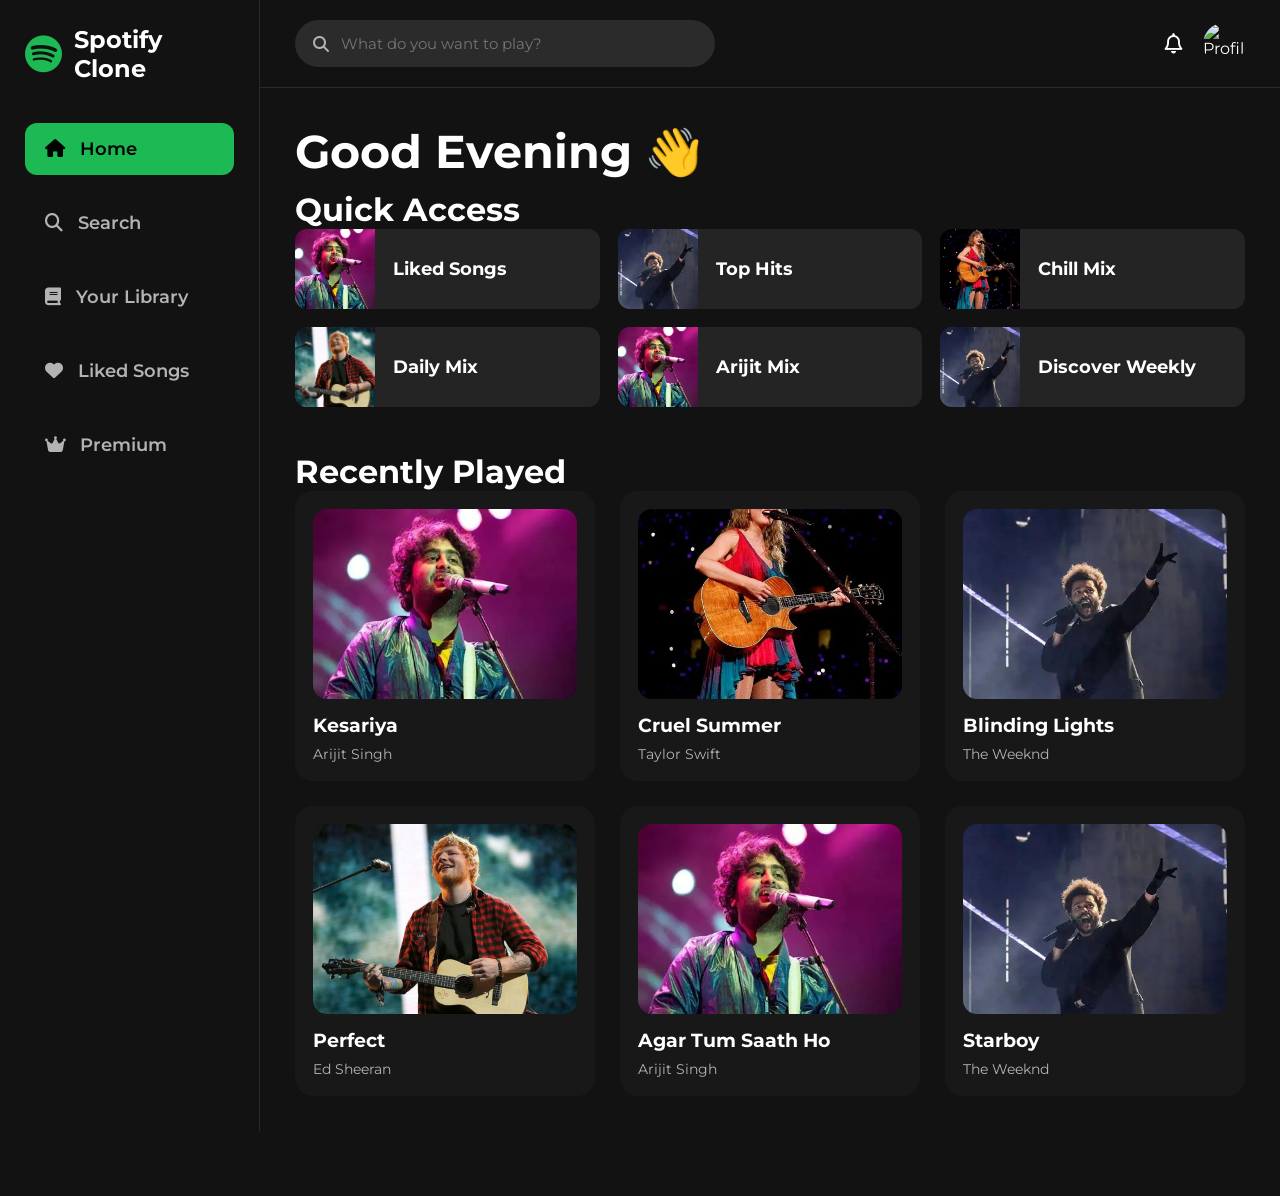
==== home.html @ 164e7991 "Updated Spotify Clone with landing page and new pages" ====
<!DOCTYPE html>
<html lang="en">

<head>
    <meta charset="UTF-8">
    <meta name="viewport" content="width=device-width, initial-scale=1.0">

    <title>Spotify Clone | Home</title>

    <!-- Google Font -->
    <link rel="preconnect" href="https://fonts.googleapis.com">
    <link rel="preconnect" href="https://fonts.gstatic.com" crossorigin>

    <link href="https://fonts.googleapis.com/css2?family=Montserrat:wght@300;400;500;600;700;800&display=swap"
        rel="stylesheet">

    <!-- Font Awesome -->
    <link rel="stylesheet"
        href="https://cdnjs.cloudflare.com/ajax/libs/font-awesome/6.7.2/css/all.min.css">

    <!-- CSS -->
    <link rel="stylesheet" href="css/common.css">
    <link rel="stylesheet" href="css/home.css">
    <link rel="stylesheet" href="css/responsive.css">

</head>

<body>

    <div class="app">

        <!-- Sidebar -->

        <aside class="sidebar">

            <div class="sidebar-logo">
                <i class="fa-brands fa-spotify"></i>
                <h2>Spotify Clone</h2>
            </div>

            <nav>

                <a href="home.html" class="active">
                    <i class="fa-solid fa-house"></i>
                    <span>Home</span>
                </a>

                <a href="search.html">
                    <i class="fa-solid fa-magnifying-glass"></i>
                    <span>Search</span>
                </a>

                <a href="library.html">
                    <i class="fa-solid fa-book"></i>
                    <span>Your Library</span>
                </a>

                <a href="liked.html">
                    <i class="fa-solid fa-heart"></i>
                    <span>Liked Songs</span>
                </a>

                <a href="premium.html">
                    <i class="fa-solid fa-crown"></i>
                    <span>Premium</span>
                </a>

            </nav>

        </aside>

        <!-- Main Content -->

        <main class="main-content">

            <!-- Navbar -->

            <header class="top-navbar">

                <div class="search-box">

                    <i class="fa-solid fa-magnifying-glass"></i>

                    <input type="text" placeholder="What do you want to play?">

                </div>

                <div class="profile">

                    <i class="fa-regular fa-bell"></i>

                    <img src="https://i.pravatar.cc/40" alt="Profile">

                </div>

            </header>

            <!-- Main Content -->

            <section class="content">

   <h1 class="greeting">Good Evening 👋</h1>

    <h2 class="section-title">Quick Access</h2>

<div class="quick-grid">

    <div class="quick-card">
        <img src="images/arijit.jpg">
        <span>Liked Songs</span>
    </div>

    <div class="quick-card">
        <img src="images/weeknd.jpg">
        <span>Top Hits</span>
    </div>

    <div class="quick-card">
        <img src="images/taylor.jpg">
        <span>Chill Mix</span>
    </div>

    <div class="quick-card">
        <img src="images/ed.jpg">
        <span>Daily Mix</span>
    </div>

    <div class="quick-card">
        <img src="images/arijit.jpg">
        <span>Arijit Mix</span>
    </div>

    <div class="quick-card">
        <img src="images/weeknd.jpg">
        <span>Discover Weekly</span>
    </div>

</div>

    <!-- Recently Played -->

    <h2 class="section-title">Recently Played</h2>

    <div class="playlist-grid">

        <div class="playlist-card">
            <img src="images/arijit.jpg" alt="">
            <h3>Kesariya</h3>
            <p>Arijit Singh</p>
        </div>

        <div class="playlist-card">
            <img src="images/taylor.jpg" alt="">
            <h3>Cruel Summer</h3>
            <p>Taylor Swift</p>
        </div>

        <div class="playlist-card">
            <img src="images/weeknd.jpg" alt="">
            <h3>Blinding Lights</h3>
            <p>The Weeknd</p>
        </div>

        <div class="playlist-card">
            <img src="images/ed.jpg" alt="">
            <h3>Perfect</h3>
            <p>Ed Sheeran</p>
        </div>

        <div class="playlist-card">
            <img src="images/arijit.jpg" alt="">
            <h3>Agar Tum Saath Ho</h3>
            <p>Arijit Singh</p>
        </div>

        <div class="playlist-card">
            <img src="images/weeknd.jpg" alt="">
            <h3>Starboy</h3>
            <p>The Weeknd</p>
        </div>

    </div>

</section>

        </main>

    </div>

    <script src="js/home.js"></script>

</body>

</html>

<div class="section-header">
---- css/common.css ----
/* ===========================
   Google Font
=========================== */

@import url('https://fonts.googleapis.com/css2?family=Montserrat:wght@300;400;500;600;700;800&display=swap');

/* ===========================
   CSS Reset
=========================== */

*{
    margin:0;
    padding:0;
    box-sizing:border-box;
}

html{
    scroll-behavior:smooth;
}

body{
    font-family:'Montserrat',sans-serif;
    background:#121212;
    color:#ffffff;
    overflow-x:hidden;
}

/* ===========================
   Root Colors
=========================== */

:root{

    --spotify-green:#1DB954;
    --dark:#121212;
    --card:#181818;
    --light:#ffffff;
    --grey:#b3b3b3;
    --border:#2a2a2a;

}

/* ===========================
   Links
=========================== */

a{
    text-decoration:none;
    color:inherit;
}

/* ===========================
   Buttons
=========================== */

button{
    font-family:inherit;
    cursor:pointer;
    border:none;
    transition:.3s;
}

/* ===========================
   Inputs
=========================== */

input{
    font-family:inherit;
    outline:none;
    border:none;
}

/* ===========================
   Images
=========================== */

img{
    width:100%;
    display:block;
}

/* ===========================
   Lists
=========================== */

ul{
    list-style:none;
}

/* ===========================
   Scrollbar
=========================== */

::-webkit-scrollbar{
    width:8px;
}

::-webkit-scrollbar-track{
    background:#111;
}

::-webkit-scrollbar-thumb{
    background:#333;
    border-radius:20px;
}

::-webkit-scrollbar-thumb:hover{
    background:var(--spotify-green);
}
---- css/home.css ----
/* ===========================
   App Layout
=========================== */

.app{
    display:flex;
    min-height:100vh;
    background:#121212;
}

/* ===========================
   Sidebar
=========================== */

.sidebar{
    width:260px;
    background:#121212;
    padding:25px;
    display:flex;
    flex-direction:column;
    border-right:1px solid #282828;
}

.sidebar-logo{
    display:flex;
    align-items:center;
    gap:12px;
    margin-bottom:40px;
}

.sidebar-logo i{
    color:var(--spotify-green);
    font-size:38px;
}

.sidebar-logo h2{
    font-size:24px;
    color:#fff;
}

.sidebar nav{
    display:flex;
    flex-direction:column;
    gap:12px;
}

.sidebar nav a{

    display:flex;
    align-items:center;

    gap:15px;

    color:#b3b3b3;
    text-decoration:none;

    padding:15px 20px;

    margin-bottom:10px;

    border-radius:12px;

    font-size:18px;
    font-weight:600;

    transition:all .3s ease;

}

.sidebar nav a:hover{

    background:#282828;

    color:#fff;

    transform:translateX(8px);

}

.sidebar nav a.active{

    background:#1DB954;

    color:#000;

}

.sidebar nav a.active i{

    color:#000;

}

/* ===========================
   Main Content
=========================== */

.main-content{

    flex:1;

    display:flex;

    flex-direction:column;

}
/* ===========================
   Top Navbar
=========================== */

.top-navbar{

    display:flex;

    justify-content:space-between;

    align-items:center;

    padding:20px 35px;

    background:#121212;

    border-bottom:1px solid #2a2a2a;

}

.search-box{

    width:420px;

    background:#2b2b2b;

    border-radius:50px;

    display:flex;

    align-items:center;

    gap:12px;

    padding:14px 18px;

}

.search-box i{

    color:var(--grey);

}

.search-box input{

    flex:1;

    background:transparent;

    color:white;

    font-size:15px;

}

.profile{

    display:flex;

    align-items:center;

    gap:20px;

}

.profile i{

    font-size:20px;

    cursor:pointer;

}

.profile img{

    width:42px;

    height:42px;

    border-radius:50%;

    cursor:pointer;

}
/* ===========================
   Content
=========================== */

.content{

    padding:35px;

}

.content h1{

    font-size:46px;

    margin-bottom:10px;

}

.welcome-text{

    color:#b3b3b3;

    margin-bottom:35px;

}

.section-title{

    margin-bottom:22px;

    font-size:28px;

}

/* ===========================
   Playlist Grid
=========================== */

.playlist-grid{

    display:grid;

    grid-template-columns:repeat(auto-fit,minmax(220px,1fr));

    gap:25px;

}

.playlist-card{

    background:#181818;

    border-radius:18px;

    padding:18px;

    transition:.3s;

    cursor:pointer;

}

.playlist-card:hover{

    transform:translateY(-8px);

    background:#242424;

}

.playlist-card img{

    width:100%;

    height:190px;

    object-fit:cover;

    border-radius:14px;

    margin-bottom:15px;

}

.playlist-card h3{

    margin-bottom:8px;

}

.playlist-card p{

    color:#b3b3b3;

    font-size:14px;

}
/* ===========================
   Quick Access
=========================== */

.quick-grid{

    display:grid;

    grid-template-columns:repeat(auto-fit,minmax(250px,1fr));

    gap:18px;

    margin-bottom:45px;

}

.quick-card{

    display:flex;

    align-items:center;

    background:#242424;

    border-radius:12px;

    overflow:hidden;

    cursor:pointer;

    transition:.3s;

}

.quick-card:hover{

    background:#323232;

    transform:scale(1.02);

}

.quick-card img{

    width:80px;

    height:80px;

    object-fit:cover;

}

.quick-card span{

    padding-left:18px;

    font-size:18px;

    font-weight:700;

}

/* ===========================
   Popular Artists
=========================== */

/* ==========================
   Section Header
========================== */

.section-header{
    display:flex;
    justify-content:space-between;
    align-items:center;
    margin:50px 0 20px;
}

.section-header h2{
    font-size:30px;
    font-weight:700;
}

.section-header a{
    color:#b3b3b3;
    text-decoration:none;
    font-size:14px;
    font-weight:600;
}

.section-header a:hover{
    color:#fff;
}


.show-btn{
    background:none;
    border:none;
    color:#b3b3b3;
    font-size:15px;
    cursor:pointer;
}

.show-btn:hover{
    color:white;
}

.section-header{
    display:flex;
    justify-content:space-between;
    align-items:center;
    margin:40px 0 25px;
}

.section-title{
    font-size:32px;
    font-weight:700;
    margin:0;
}

.show-btn{
    background:none;
    border:none;
    color:#b3b3b3;
    font-size:15px;
    font-weight:600;
    cursor:pointer;
    transition:.3s;
}

.show-btn:hover{
    color:#fff;
}
---- css/responsive.css ----
/* ===========================
   Mobile
=========================== */

@media(max-width:768px){

.login-card{

    padding:30px 22px;

}

.logo h1{

    font-size:28px;

}

.login-card h2{

    font-size:24px;

}

.subtitle{

    font-size:14px;

}

.login-btn{

    font-size:15px;

}

.social-login button{

    font-size:14px;

}

}
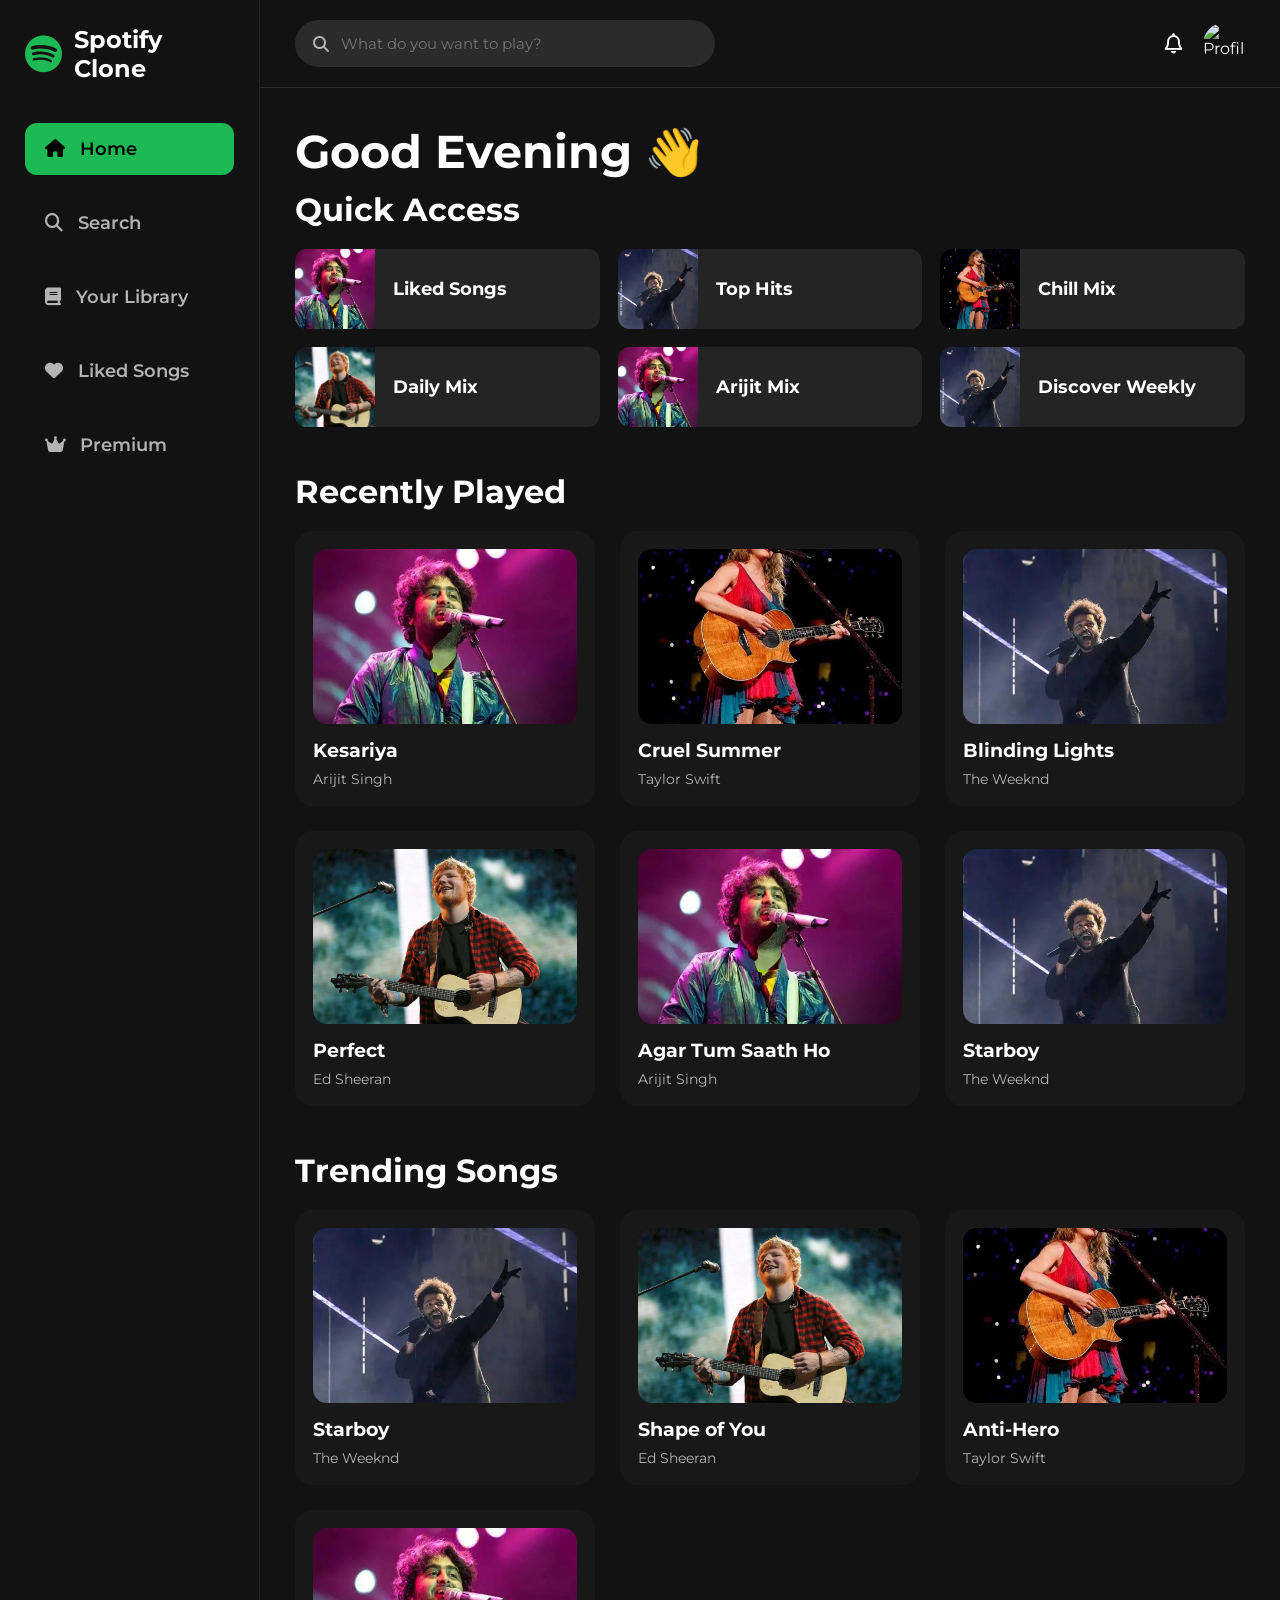
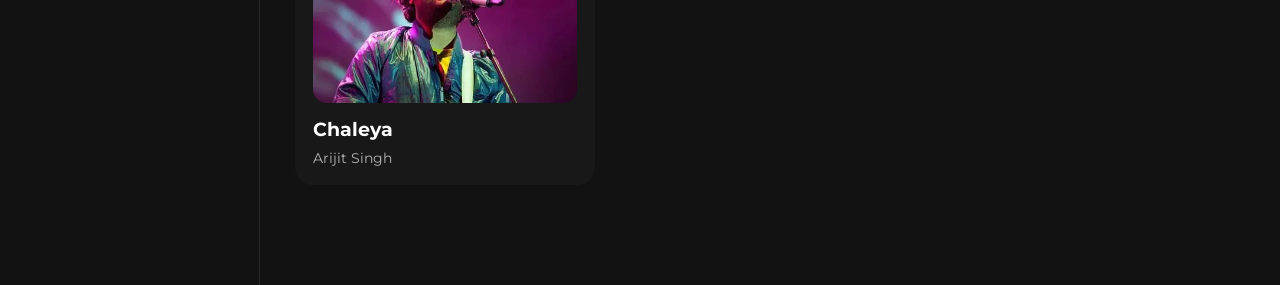
==== commit cee2f1c7: "Added trending songs section" ====
--- a/home.html
+++ b/home.html
@@ -181,13 +181,38 @@
 
     </div>
 
+    <h2 class="section-title trending-title">Trending Songs</h2>
+
+<div class="playlist-grid">
+
+    <div class="playlist-card">
+        <img src="images/weeknd.jpg" alt="">
+        <h3>Starboy</h3>
+        <p>The Weeknd</p>
+    </div>
+
+    <div class="playlist-card">
+        <img src="images/ed.jpg" alt="">
+        <h3>Shape of You</h3>
+        <p>Ed Sheeran</p>
+    </div>
+
+    <div class="playlist-card">
+        <img src="images/taylor.jpg" alt="">
+        <h3>Anti-Hero</h3>
+        <p>Taylor Swift</p>
+    </div>
+
+    <div class="playlist-card">
+        <img src="images/arijit.jpg" alt="">
+        <h3>Chaleya</h3>
+        <p>Arijit Singh</p>
+    </div>
+
+</div>
+
 </section>
 
-        </main>
-
-    </div>
-
-    <script src="js/home.js"></script>
 
 </body>
 
--- a/css/home.css
+++ b/css/home.css
@@ -263,7 +263,7 @@
 
     width:100%;
 
-    height:190px;
+    height:175px;
 
     object-fit:cover;
 
@@ -402,7 +402,7 @@
 .section-title{
     font-size:32px;
     font-weight:700;
-    margin:0;
+    margin:0 0 20px 0;
 }
 
 .show-btn{
@@ -418,3 +418,7 @@
 .show-btn:hover{
     color:#fff;
 }
+
+.trending-title{
+    margin-top:45px;
+}
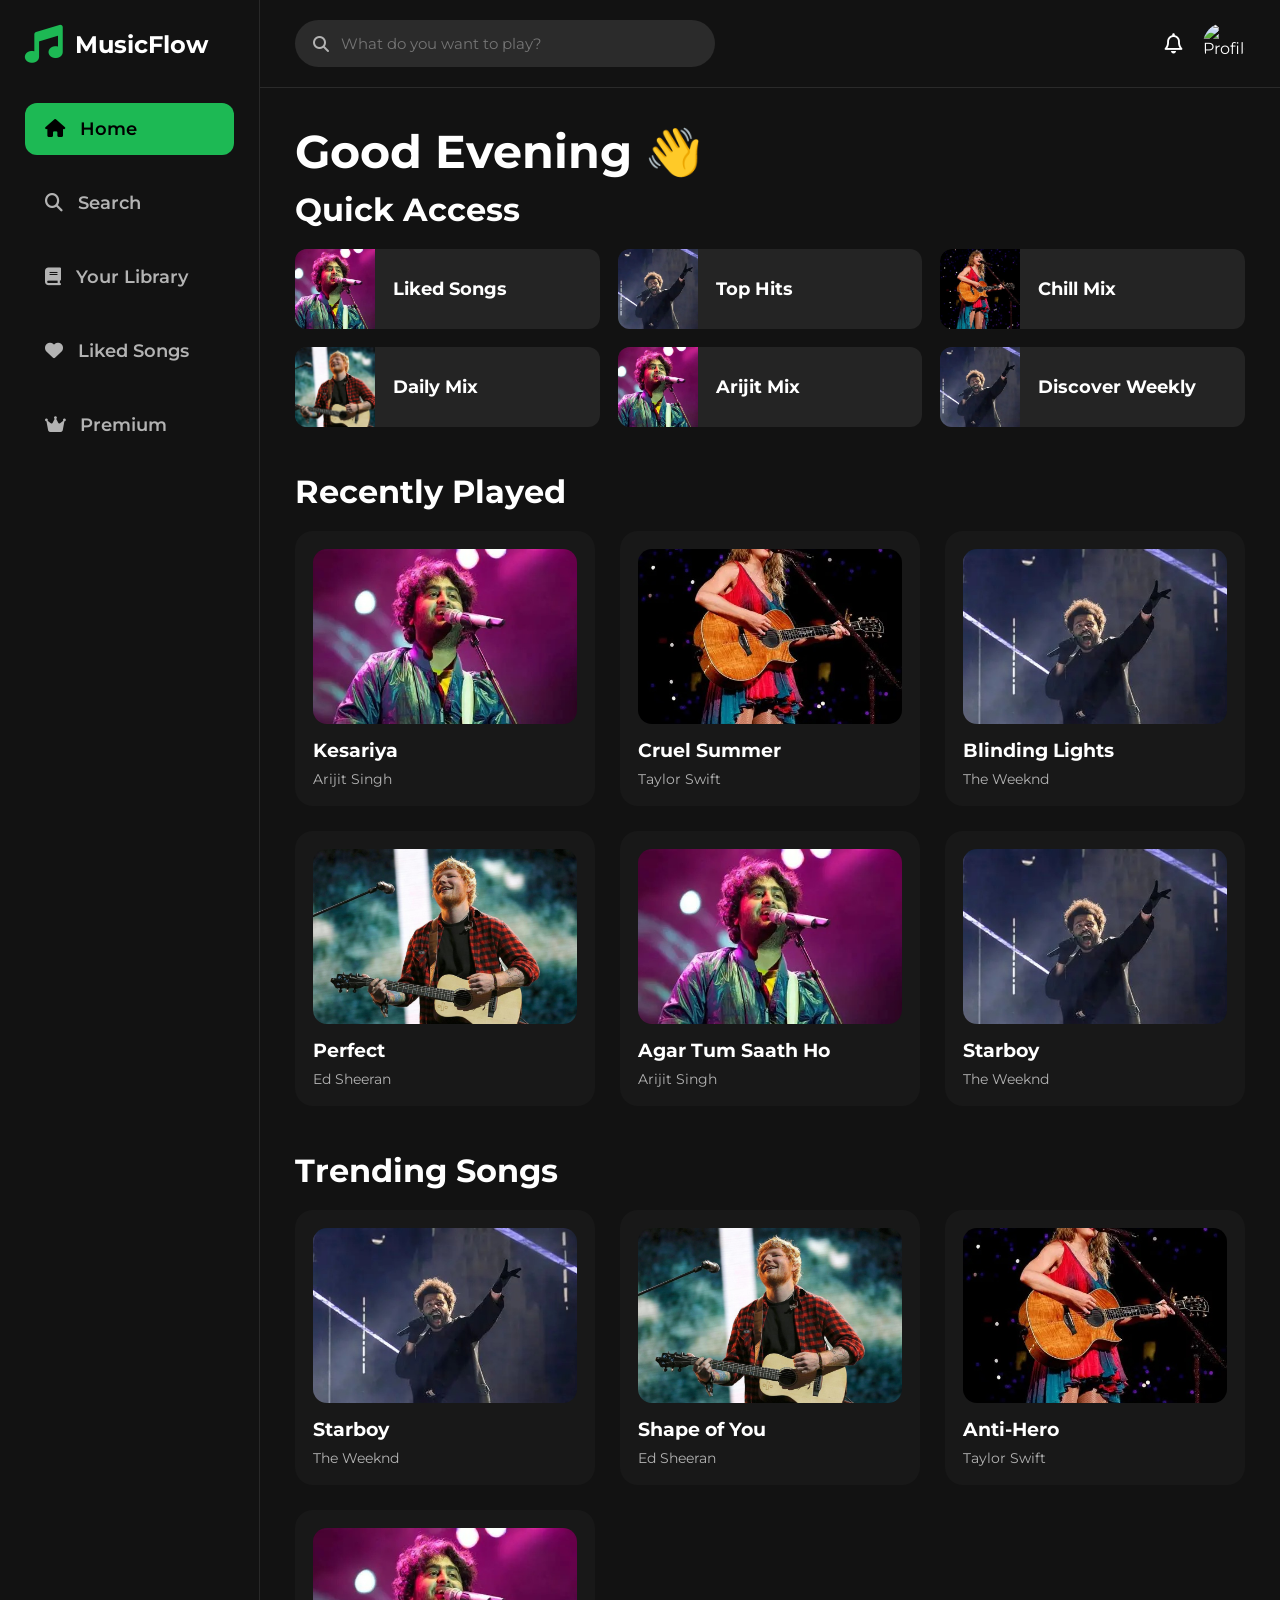
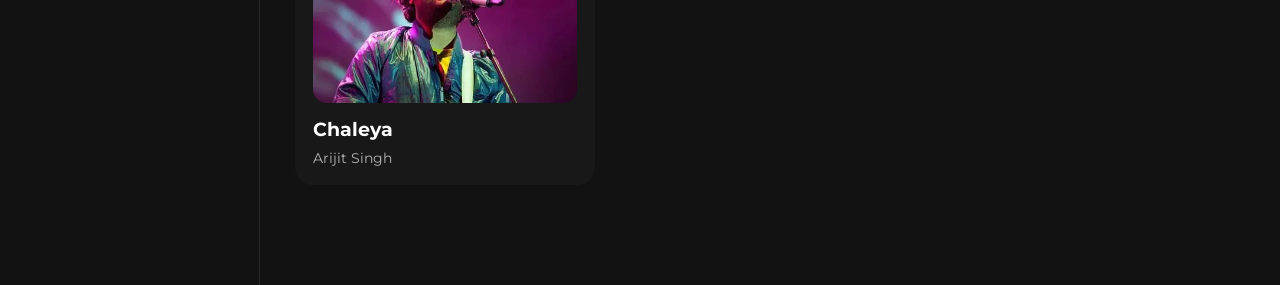
==== commit b6dcbebc: "Updated MusicFlow branding" ====
--- a/home.html
+++ b/home.html
@@ -5,7 +5,7 @@
     <meta charset="UTF-8">
     <meta name="viewport" content="width=device-width, initial-scale=1.0">
 
-    <title>Spotify Clone | Home</title>
+    <title>Music Flow | Home</title>
 
     <!-- Google Font -->
     <link rel="preconnect" href="https://fonts.googleapis.com">
@@ -34,8 +34,8 @@
         <aside class="sidebar">
 
             <div class="sidebar-logo">
-                <i class="fa-brands fa-spotify"></i>
-                <h2>Spotify Clone</h2>
+                <i class="fa-solid fa-music"></i>
+                <h2>MusicFlow</h2>
             </div>
 
             <nav>
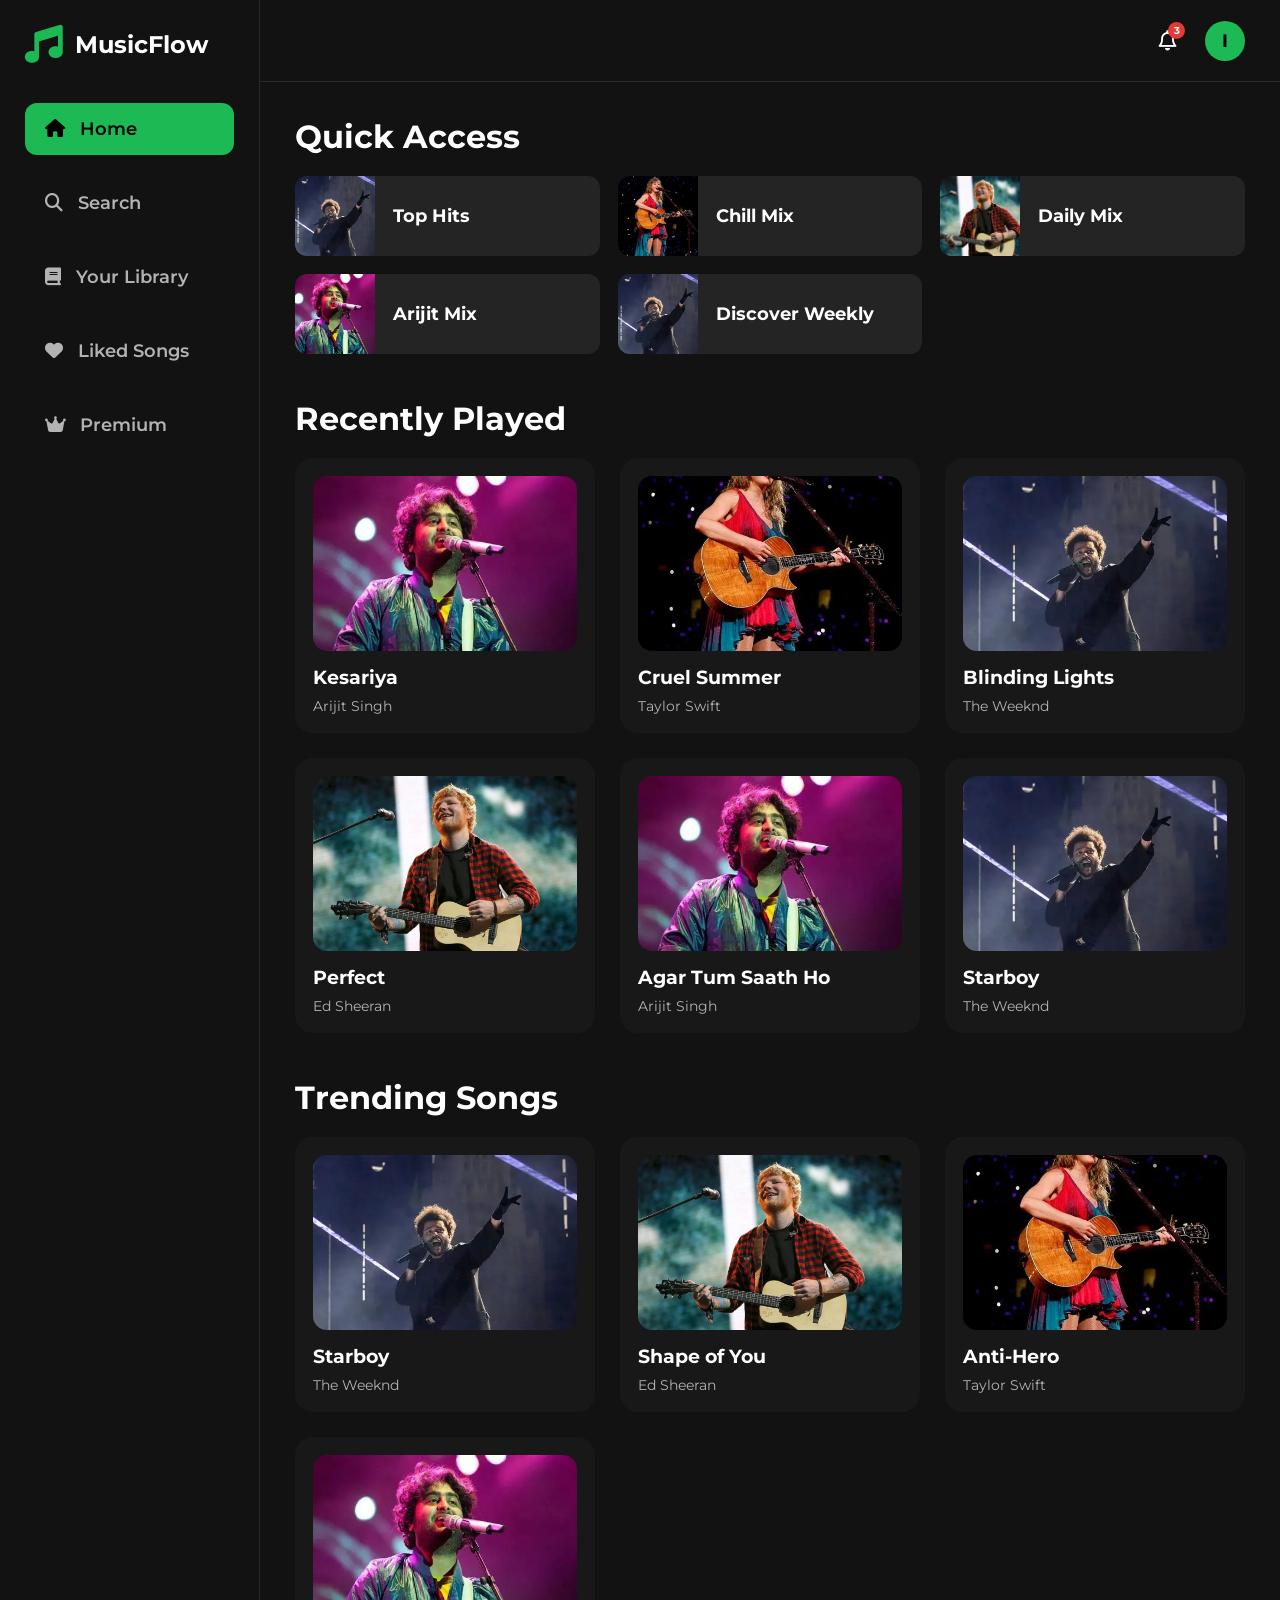
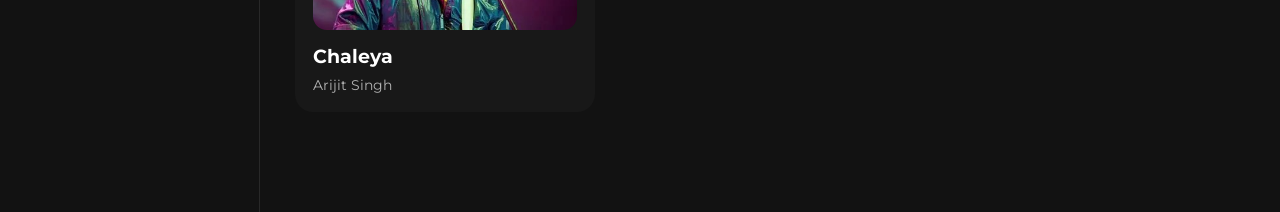
==== commit 1e0d7a9f: "Complete MusicFlow website" ====
--- a/home.html
+++ b/home.html
@@ -77,142 +77,213 @@
 
             <header class="top-navbar">
 
-                <div class="search-box">
-
-                    <i class="fa-solid fa-magnifying-glass"></i>
-
-                    <input type="text" placeholder="What do you want to play?">
+                <div class="profile">
+
+                  <div class="notification-wrapper">
+
+    <button class="notification-btn" id="notificationBtn">
+        <i class="fa-regular fa-bell"></i>
+        <span class="notification-badge">3</span>
+    </button>
+
+    <div class="notification-menu" id="notificationMenu">
+
+        <div class="notification-header">
+            <h3>Notifications</h3>
+            <button>Mark all as read</button>
+        </div>
+
+        <div class="notification-item">
+            <div class="notification-icon">🎵</div>
+
+            <div>
+                <strong>New Music</strong>
+                <p>New songs are waiting for you.</p>
+                <small>10 min ago</small>
+            </div>
+        </div>
+
+        <div class="notification-item">
+            <div class="notification-icon">❤️</div>
+
+            <div>
+                <strong>Liked Song</strong>
+                <p>You liked a new song.</p>
+                <small>1 hour ago</small>
+            </div>
+        </div>
+
+        <div class="notification-item">
+            <div class="notification-icon">🎧</div>
+
+            <div>
+                <strong>Musicflow Mix</strong>
+                <p>Your personalized mix is ready.</p>
+                <small>Yesterday</small>
+            </div>
+        </div>
+
+    </div>
+
+</div>
+
+           <div class="profile-avatar" id="profileAvatar">I</div>        
 
                 </div>
 
-                <div class="profile">
-
-                    <i class="fa-regular fa-bell"></i>
-
-                    <img src="https://i.pravatar.cc/40" alt="Profile">
-
-                </div>
+                <div class="profile-menu" id="profileMenu">
+
+    <div class="profile-menu-header">
+        <div class="profile-avatar large">I</div>
+
+        <div>
+            <h3>Idris</h3>
+            <p>idris@gmail.com</p>
+        </div>
+    </div>
+
+    <div class="profile-menu-divider"></div>
+
+    <button onclick="viewProfile()">
+    <i class="fa-regular fa-user"></i>
+    View Profile
+</button>
+
+<button class="logout-btn" onclick="logoutUser()">
+    <i class="fa-solid fa-right-from-bracket"></i>
+    Log Out
+</button>
+
+    
+
+</div>
 
             </header>
 
+
+
             <!-- Main Content -->
 
             <section class="content">
 
-   <h1 class="greeting">Good Evening 👋</h1>
-
     <h2 class="section-title">Quick Access</h2>
 
 <div class="quick-grid">
 
-    <div class="quick-card">
-        <img src="images/arijit.jpg">
-        <span>Liked Songs</span>
+   
+
+   <div class="quick-card" onclick="openQuickAccess('top-hits')">
+    <img src="images/weeknd.jpg">
+    <span>Top Hits</span>
+</div>
+
+    <div class="quick-card" onclick="openQuickAccess('chill')">
+    <img src="images/taylor.jpg">
+    <span>Chill Mix</span>
+</div>
+
+   <div class="quick-card" onclick="openQuickAccess('daily')">
+    <img src="images/ed.jpg">
+    <span>Daily Mix</span>
+</div>
+
+   <div class="quick-card" onclick="openQuickAccess('arijit')">
+    <img src="images/arijit.jpg">
+    <span>Arijit Mix</span>
+</div>
+
+    <div class="quick-card" onclick="openQuickAccess('discover')">
+    <img src="images/weeknd.jpg">
+    <span>Discover Weekly</span>
+</div>
+
+</div>
+
+    <!-- Recently Played -->
+
+    <h2 class="section-title">Recently Played</h2>
+
+    <div class="playlist-grid">
+
+        <div class="playlist-card"
+     onclick="openHomeSong('Kesariya', 'Arijit Singh')">
+    <img src="images/arijit.jpg" alt="">
+    <h3>Kesariya</h3>
+    <p>Arijit Singh</p>
+</div>
+
+       <div class="playlist-card"
+     onclick="openHomeSong('Cruel Summer', 'Taylor Swift')">
+    <img src="images/taylor.jpg" alt="">
+    <h3>Cruel Summer</h3>
+    <p>Taylor Swift</p>
+</div>
+
+       <div class="playlist-card"
+     onclick="openHomeSong('Blinding Lights', 'The Weeknd')">
+    <img src="images/weeknd.jpg" alt="">
+    <h3>Blinding Lights</h3>
+    <p>The Weeknd</p>
+</div>
+
+       <div class="playlist-card"
+     onclick="openHomeSong('Perfect', 'Ed Sheeran')">
+    <img src="images/ed.jpg" alt="">
+    <h3>Perfect</h3>
+    <p>Ed Sheeran</p>
+</div>
+        <div class="playlist-card"
+     onclick="openHomeSong('Agar Tum Saath Ho', 'Alka Yagnik, Arijit Singh')">
+    <img src="images/arijit.jpg" alt="">
+    <h3>Agar Tum Saath Ho</h3>
+    <p>Arijit Singh</p>
+</div>
+
+       <div class="playlist-card"
+     onclick="openHomeSong('Starboy', 'The Weeknd')">
+    <img src="images/weeknd.jpg" alt="">
+    <h3>Starboy</h3>
+    <p>The Weeknd</p>
+</div>
+
     </div>
 
-    <div class="quick-card">
-        <img src="images/weeknd.jpg">
-        <span>Top Hits</span>
-    </div>
-
-    <div class="quick-card">
-        <img src="images/taylor.jpg">
-        <span>Chill Mix</span>
-    </div>
-
-    <div class="quick-card">
-        <img src="images/ed.jpg">
-        <span>Daily Mix</span>
-    </div>
-
-    <div class="quick-card">
-        <img src="images/arijit.jpg">
-        <span>Arijit Mix</span>
-    </div>
-
-    <div class="quick-card">
-        <img src="images/weeknd.jpg">
-        <span>Discover Weekly</span>
-    </div>
-
-</div>
-
-    <!-- Recently Played -->
-
-    <h2 class="section-title">Recently Played</h2>
-
-    <div class="playlist-grid">
-
-        <div class="playlist-card">
-            <img src="images/arijit.jpg" alt="">
-            <h3>Kesariya</h3>
-            <p>Arijit Singh</p>
-        </div>
-
-        <div class="playlist-card">
-            <img src="images/taylor.jpg" alt="">
-            <h3>Cruel Summer</h3>
-            <p>Taylor Swift</p>
-        </div>
-
-        <div class="playlist-card">
-            <img src="images/weeknd.jpg" alt="">
-            <h3>Blinding Lights</h3>
-            <p>The Weeknd</p>
-        </div>
-
-        <div class="playlist-card">
-            <img src="images/ed.jpg" alt="">
-            <h3>Perfect</h3>
-            <p>Ed Sheeran</p>
-        </div>
-
-        <div class="playlist-card">
-            <img src="images/arijit.jpg" alt="">
-            <h3>Agar Tum Saath Ho</h3>
-            <p>Arijit Singh</p>
-        </div>
-
-        <div class="playlist-card">
-            <img src="images/weeknd.jpg" alt="">
-            <h3>Starboy</h3>
-            <p>The Weeknd</p>
-        </div>
-
-    </div>
-
     <h2 class="section-title trending-title">Trending Songs</h2>
 
 <div class="playlist-grid">
 
-    <div class="playlist-card">
-        <img src="images/weeknd.jpg" alt="">
-        <h3>Starboy</h3>
-        <p>The Weeknd</p>
-    </div>
-
-    <div class="playlist-card">
-        <img src="images/ed.jpg" alt="">
-        <h3>Shape of You</h3>
-        <p>Ed Sheeran</p>
-    </div>
-
-    <div class="playlist-card">
-        <img src="images/taylor.jpg" alt="">
-        <h3>Anti-Hero</h3>
-        <p>Taylor Swift</p>
-    </div>
-
-    <div class="playlist-card">
-        <img src="images/arijit.jpg" alt="">
-        <h3>Chaleya</h3>
-        <p>Arijit Singh</p>
-    </div>
+   <div class="playlist-card"
+     onclick="openHomeSong('Starboy', 'The Weeknd')">
+    <img src="images/weeknd.jpg" alt="">
+    <h3>Starboy</h3>
+    <p>The Weeknd</p>
+</div>
+
+    <div class="playlist-card"
+     onclick="openHomeSong('Shape of You', 'Ed Sheeran')">
+    <img src="images/ed.jpg" alt="">
+    <h3>Shape of You</h3>
+    <p>Ed Sheeran</p>
+</div>
+
+    <div class="playlist-card"
+     onclick="openHomeSong('Anti-Hero', 'Taylor Swift')">
+    <img src="images/taylor.jpg" alt="">
+    <h3>Anti-Hero</h3>
+    <p>Taylor Swift</p>
+</div>
+
+    <div class="playlist-card"
+     onclick="openHomeSong('Chaleya', 'Arijit Singh')">
+    <img src="images/arijit.jpg" alt="">
+    <h3>Chaleya</h3>
+    <p>Arijit Singh</p>
+</div>
 
 </div>
 
 </section>
-
+<script src="js/home.js"></script>
 
 </body>
 
--- a/css/home.css
+++ b/css/home.css
@@ -421,4 +421,451 @@
 
 .trending-title{
     margin-top:45px;
+}
+
+.top-navbar {
+    display: flex;
+    align-items: center;
+    justify-content: flex-end;
+    width: 100%;
+}
+
+.profile {
+    display: flex;
+    align-items: center;
+    gap: 20px;
+}
+
+.profile-avatar {
+    width: 40px;
+    height: 40px;
+
+    border-radius: 50%;
+
+    background: #1db954;
+    color: #000;
+
+    display: flex;
+    align-items: center;
+    justify-content: center;
+
+    font-size: 18px;
+    font-weight: 700;
+
+    cursor: pointer;
+    text-transform: uppercase;
+}
+.profile {
+    position: relative;
+}
+
+.profile-avatar {
+    cursor: pointer;
+}
+
+.profile-menu {
+    position: absolute;
+
+    top: 55px;
+    right: 0;
+
+    width: 280px;
+
+    background: #181818;
+
+    border: 1px solid #303030;
+    border-radius: 14px;
+
+    padding: 15px;
+
+    display: none;
+
+    z-index: 1000;
+
+    box-shadow: 0 10px 30px rgba(0, 0, 0, 0.5);
+}
+
+.profile-menu.show {
+    display: block;
+}
+
+.profile-menu-header {
+    display: flex;
+    align-items: center;
+    gap: 12px;
+
+    padding: 8px;
+}
+
+.profile-avatar.large {
+    width: 50px;
+    height: 50px;
+
+    flex-shrink: 0;
+}
+
+.profile-menu-header h3 {
+    margin: 0 0 4px;
+}
+
+.profile-menu-header p {
+    margin: 0;
+
+    color: #aaa;
+    font-size: 12px;
+}
+
+.profile-menu-divider {
+    height: 1px;
+
+    background: #303030;
+
+    margin: 12px 0;
+}
+
+.profile-menu button {
+    width: 100%;
+
+    border: none;
+    background: transparent;
+
+    color: white;
+
+    padding: 12px 10px;
+
+    display: flex;
+    align-items: center;
+
+    gap: 12px;
+
+    border-radius: 8px;
+
+    cursor: pointer;
+
+    text-align: left;
+
+    font-size: 14px;
+}
+
+.profile-menu button:hover {
+    background: #282828;
+}
+
+.profile-menu button i {
+    width: 20px;
+}
+
+.profile-menu .logout-btn {
+    color: #ff6b6b;
+}
+
+.notification-wrapper {
+    position: relative;
+}
+
+.notification-btn {
+    position: relative;
+
+    background: transparent;
+    border: none;
+
+    color: white;
+
+    font-size: 21px;
+
+    cursor: pointer;
+
+    padding: 8px;
+}
+
+.notification-badge {
+    position: absolute;
+
+    top: 2px;
+    right: 0;
+
+    width: 17px;
+    height: 17px;
+
+    background: #e53935;
+    color: white;
+
+    border-radius: 50%;
+
+    font-size: 10px;
+    font-weight: 700;
+
+    display: flex;
+    align-items: center;
+    justify-content: center;
+}
+
+.notification-menu {
+    position: absolute;
+
+    top: 50px;
+    right: 0;
+
+    width: 350px;
+
+    background: #181818;
+
+    border: 1px solid #303030;
+    border-radius: 14px;
+
+    padding: 15px;
+
+    display: none;
+
+    z-index: 2000;
+
+    box-shadow: 0 10px 35px rgba(0, 0, 0, 0.55);
+}
+
+.notification-menu.show {
+    display: block;
+}
+
+.notification-header {
+    display: flex;
+    align-items: center;
+    justify-content: space-between;
+
+    padding: 5px 5px 12px;
+
+    border-bottom: 1px solid #303030;
+}
+
+.notification-header h3 {
+    margin: 0;
+    font-size: 17px;
+}
+
+.notification-header button {
+    background: transparent;
+    border: none;
+
+    color: #1db954;
+
+    cursor: pointer;
+
+    font-size: 12px;
+}
+
+.notification-item {
+    display: flex;
+
+    gap: 12px;
+
+    padding: 14px 8px;
+
+    border-bottom: 1px solid #292929;
+}
+
+.notification-item:last-child {
+    border-bottom: none;
+}
+
+.notification-icon {
+    width: 38px;
+    height: 38px;
+
+    border-radius: 50%;
+
+    background: #292929;
+
+    display: flex;
+    align-items: center;
+    justify-content: center;
+
+    flex-shrink: 0;
+}
+
+.notification-item strong {
+    font-size: 14px;
+}
+
+.notification-item p {
+    margin: 4px 0;
+
+    color: #aaa;
+
+    font-size: 12px;
+}
+
+.notification-item small {
+    color: #777;
+
+    font-size: 10px;
+}
+/* ================= SONG PLAYER ================= */
+
+.home-player-page {
+    width: 100%;
+    min-height: 100%;
+    padding: 35px 50px 80px;
+    box-sizing: border-box;
+}
+
+.home-back-btn {
+    display: inline-flex;
+    align-items: center;
+    gap: 8px;
+
+    background: transparent;
+    border: 1px solid #3a3a3a;
+    color: white;
+
+    padding: 10px 18px;
+    border-radius: 25px;
+
+    font-size: 15px;
+    cursor: pointer;
+
+    transition: 0.2s ease;
+}
+
+.home-back-btn:hover {
+    background: #242424;
+}
+
+.home-song-player {
+    width: 700px;
+    max-width: 90%;
+
+    margin: 65px auto 0;
+    padding: 45px;
+
+    background: #181818;
+    border: 1px solid #292929;
+    border-radius: 20px;
+
+    text-align: center;
+
+    box-sizing: border-box;
+}
+
+.home-player-art {
+    width: 230px;
+    height: 230px;
+
+    margin: 0 auto 28px;
+
+    background: #292929;
+    border-radius: 14px;
+
+    display: flex;
+    align-items: center;
+    justify-content: center;
+
+    font-size: 85px;
+}
+
+.home-song-player h1 {
+    margin: 0 0 8px;
+
+    color: white;
+    font-size: 32px;
+}
+
+.home-player-artist {
+    margin: 0;
+
+    color: #999;
+    font-size: 16px;
+}
+
+/* Progress */
+
+.home-progress-container {
+    display: flex;
+    align-items: center;
+    gap: 12px;
+
+    margin-top: 35px;
+
+    color: #aaa;
+    font-size: 12px;
+}
+
+.home-progress-container input {
+    flex: 1;
+    accent-color: #ffffff;
+}
+
+/* Controls */
+
+.home-player-controls {
+    display: flex;
+    justify-content: center;
+    align-items: center;
+
+    gap: 25px;
+
+    margin-top: 25px;
+}
+
+.home-player-controls button {
+    width: 38px;
+    height: 38px;
+
+    border: none;
+    background: transparent;
+
+    color: white;
+
+    font-size: 18px;
+
+    cursor: pointer;
+}
+
+.home-player-controls button:hover {
+    transform: scale(1.1);
+}
+
+.home-player-controls .home-main-play {
+    width: 58px;
+    height: 58px;
+
+    border-radius: 50%;
+
+    background: white;
+    color: black;
+
+    font-size: 22px;
+}
+
+.home-player-controls .home-main-play:hover {
+    transform: scale(1.05);
+}
+
+/* Volume */
+
+.home-volume-container {
+    display: flex;
+    justify-content: center;
+    align-items: center;
+
+    gap: 10px;
+
+    margin-top: 28px;
+
+    color: #aaa;
+}
+
+.home-volume-container input {
+    width: 130px;
+    accent-color: #ffffff;
+}
+.player-heart-btn {
+    background: transparent;
+    border: none;
+    color: #a7a7a7;
+    font-size: 28px;
+    cursor: pointer;
+}
+
+.player-heart-btn:hover {
+    color: white;
+    transform: scale(1.1);
 }
